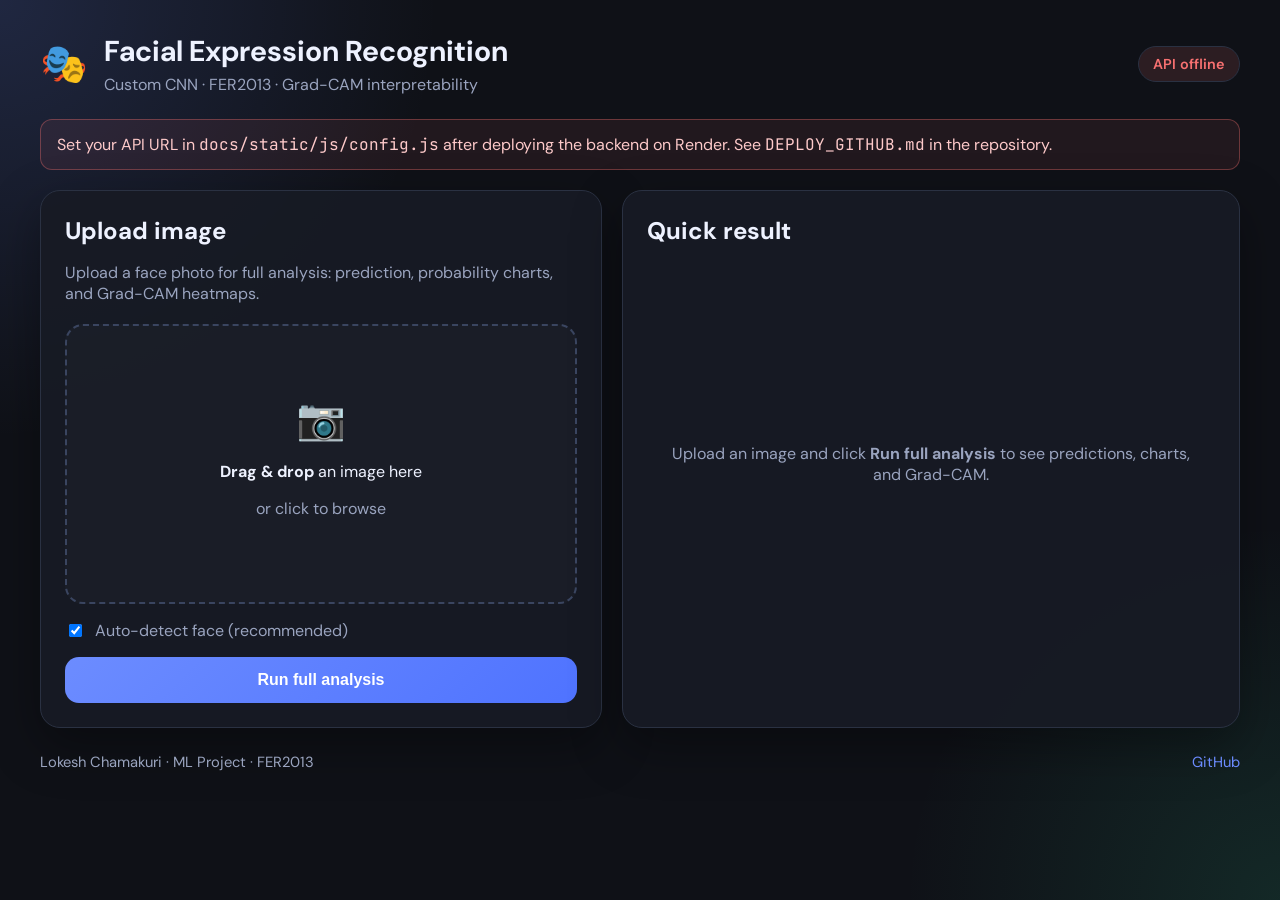
==== docs/index.html @ 6f18760c "Add facial expression recognition web interface and deployment." ====
<!DOCTYPE html>
<html lang="en">
<head>
  <meta charset="UTF-8">
  <meta name="viewport" content="width=device-width, initial-scale=1.0">
  <title>Facial Expression Recognition</title>
  <link rel="preconnect" href="https://fonts.googleapis.com">
  <link rel="preconnect" href="https://fonts.gstatic.com" crossorigin>
  <link href="https://fonts.googleapis.com/css2?family=DM+Sans:ital,opsz,wght@0,9..40,400;0,9..40,500;0,9..40,600;0,9..40,700&family=JetBrains+Mono:wght@400;500&display=swap" rel="stylesheet">
  <link rel="stylesheet" href="static/css/style.css">
</head>
<body>
  <div class="page">
    <header class="header">
      <div class="brand">
        <span class="brand-icon">🎭</span>
        <div>
          <h1>Facial Expression Recognition</h1>
          <p>Custom CNN · FER2013 · Grad-CAM interpretability</p>
        </div>
      </div>
      <div id="statusPill" class="status-pill">Checking API…</div>
    </header>

    <section id="apiAlert" class="alert hidden">
      Set your API URL in <code>docs/static/js/config.js</code> after deploying the backend on Render.
      See <code>DEPLOY_GITHUB.md</code> in the repository.
    </section>

    <main class="layout">
      <section class="panel upload-panel">
        <h2>Upload image</h2>
        <p class="hint">Upload a face photo for full analysis: prediction, probability charts, and Grad-CAM heatmaps.</p>

        <div id="dropzone" class="dropzone" tabindex="0">
          <input id="fileInput" type="file" accept="image/*" hidden>
          <div class="dropzone-content">
            <div class="dropzone-icon">📷</div>
            <p><strong>Drag & drop</strong> an image here</p>
            <p class="muted">or click to browse</p>
          </div>
          <img id="previewImage" class="preview-image hidden" alt="Uploaded preview">
        </div>

        <label class="checkbox-row">
          <input id="faceDetection" type="checkbox" checked>
          Auto-detect face (recommended)
        </label>

        <button id="predictBtn" class="btn primary">Run full analysis</button>
        <p id="errorMsg" class="error hidden"></p>
      </section>

      <section class="panel results-panel">
        <h2>Quick result</h2>
        <div id="emptyState" class="empty-state">
          <p>Upload an image and click <strong>Run full analysis</strong> to see predictions, charts, and Grad-CAM.</p>
        </div>

        <div id="resultsContent" class="results-content hidden">
          <div class="prediction-card">
            <div id="predictionEmoji" class="prediction-emoji">😐</div>
            <div>
              <p class="label">Predicted emotion</p>
              <h3 id="predictionText">Neutral</h3>
              <p id="confidenceText" class="confidence">0% confidence</p>
            </div>
            <div id="certaintyBadge" class="certainty-badge">—</div>
          </div>

          <p id="faceNotice" class="face-notice hidden"></p>
          <p id="interpretationText" class="interpretation"></p>

          <div class="metrics-grid" id="metricsGrid"></div>

          <div class="scores">
            <h3>Live probability bars</h3>
            <div id="scoreBars" class="score-bars"></div>
          </div>
        </div>
      </section>
    </main>

    <section id="analysisSection" class="analysis-section hidden">
      <div class="section-header">
        <h2>Detailed analysis</h2>
        <p>Model interpretability and probability visualizations</p>
      </div>

      <div class="panel chart-panel">
        <h3>Grad-CAM — where the model looks</h3>
        <p class="hint">Red/yellow regions had the strongest influence on the predicted emotion.</p>
        <img id="gradcamPanel" class="chart-image wide" alt="Grad-CAM analysis panel">
      </div>

      <div class="chart-grid">
        <div class="panel chart-panel">
          <h3>Probability distribution</h3>
          <img id="probabilityChart" class="chart-image" alt="Probability bar chart">
        </div>
        <div class="panel chart-panel">
          <h3>Emotion radar profile</h3>
          <img id="radarChart" class="chart-image" alt="Radar chart">
        </div>
        <div class="panel chart-panel">
          <h3>Top emotion share</h3>
          <img id="donutChart" class="chart-image" alt="Donut chart">
        </div>
        <div class="panel chart-panel">
          <h3>Confidence gauge</h3>
          <img id="confidenceGauge" class="chart-image" alt="Confidence gauge">
        </div>
      </div>

      <div class="panel chart-panel">
        <h3>Visual pipeline</h3>
        <div class="pipeline-grid">
          <figure>
            <img id="annotatedImage" alt="Annotated upload">
            <figcaption>Detected face</figcaption>
          </figure>
          <figure>
            <img id="preprocessedImage" alt="Preprocessed input">
            <figcaption>Model input (48×48)</figcaption>
          </figure>
          <figure>
            <img id="heatmapImage" alt="Raw heatmap">
            <figcaption>Grad-CAM heatmap</figcaption>
          </figure>
          <figure>
            <img id="gradcamImage" alt="Grad-CAM overlay">
            <figcaption>Overlay on face</figcaption>
          </figure>
        </div>
      </div>

      <div class="panel chart-panel">
        <h3>Top 3 predictions</h3>
        <div id="top3Cards" class="top3-grid"></div>
      </div>
    </section>

    <footer class="footer">
      <span>Lokesh Chamakuri · ML Project · FER2013</span>
      <a href="https://github.com/Lokesh-UE/Phase-III" target="_blank" rel="noopener">GitHub</a>
    </footer>
  </div>

  <div id="loadingOverlay" class="loading-overlay hidden">
    <div class="spinner"></div>
    <p>Running analysis — prediction, charts & Grad-CAM…</p>
  </div>

  <script src="static/js/config.js"></script>
  <script src="static/js/app.js"></script>
</body>
</html>
---- docs/static/css/style.css ----
:root {
  --bg: #0f1117;
  --panel: #171b24;
  --panel-border: #2a3142;
  --text: #eef2ff;
  --muted: #9aa4bf;
  --accent: #6c8cff;
  --accent-strong: #4f73ff;
  --success: #34d399;
  --danger: #f87171;
  --shadow: 0 18px 50px rgba(0, 0, 0, 0.35);
}

* {
  box-sizing: border-box;
}

body {
  margin: 0;
  min-height: 100vh;
  font-family: "DM Sans", system-ui, sans-serif;
  color: var(--text);
  background:
    radial-gradient(circle at top left, rgba(108, 140, 255, 0.18), transparent 28%),
    radial-gradient(circle at bottom right, rgba(52, 211, 153, 0.12), transparent 24%),
    var(--bg);
}

.page {
  max-width: 1240px;
  margin: 0 auto;
  padding: 32px 20px 48px;
}

.header {
  display: flex;
  justify-content: space-between;
  align-items: center;
  gap: 16px;
  margin-bottom: 24px;
}

.brand {
  display: flex;
  align-items: center;
  gap: 16px;
}

.brand-icon {
  font-size: 2.4rem;
}

.header h1 {
  margin: 0 0 4px;
  font-size: 1.8rem;
}

.header p {
  margin: 0;
  color: var(--muted);
}

.status-pill {
  padding: 8px 14px;
  border-radius: 999px;
  font-size: 0.9rem;
  font-weight: 600;
  border: 1px solid var(--panel-border);
}

.status-pill.ready {
  color: var(--success);
  background: rgba(52, 211, 153, 0.12);
}

.status-pill.missing {
  color: var(--danger);
  background: rgba(248, 113, 113, 0.12);
}

.alert {
  margin-bottom: 20px;
  padding: 14px 16px;
  border-radius: 12px;
  border: 1px solid rgba(248, 113, 113, 0.35);
  background: rgba(248, 113, 113, 0.08);
  color: #fecaca;
}

.alert code {
  font-family: "JetBrains Mono", monospace;
}

.layout {
  display: grid;
  grid-template-columns: 1fr 1.1fr;
  gap: 20px;
}

.panel {
  background: rgba(23, 27, 36, 0.92);
  border: 1px solid var(--panel-border);
  border-radius: 20px;
  padding: 24px;
  box-shadow: var(--shadow);
}

.panel h2 {
  margin: 0 0 8px;
}

.hint,
.muted {
  color: var(--muted);
}

.dropzone {
  margin: 20px 0 16px;
  min-height: 280px;
  border: 2px dashed #3a4560;
  border-radius: 18px;
  background: rgba(255, 255, 255, 0.02);
  display: grid;
  place-items: center;
  cursor: pointer;
  transition: border-color 0.2s ease, transform 0.2s ease;
  position: relative;
  overflow: hidden;
}

.dropzone:hover,
.dropzone:focus,
.dropzone.dragover {
  border-color: var(--accent);
  transform: translateY(-1px);
}

.dropzone-content {
  text-align: center;
  padding: 24px;
}

.dropzone-icon {
  font-size: 2.5rem;
  margin-bottom: 8px;
}

.preview-image {
  width: 100%;
  height: 100%;
  object-fit: contain;
  position: absolute;
  inset: 0;
  background: #0b0d12;
}

.checkbox-row {
  display: flex;
  align-items: center;
  gap: 10px;
  margin-bottom: 16px;
  color: var(--muted);
}

.btn {
  width: 100%;
  border: none;
  border-radius: 14px;
  padding: 14px 18px;
  font-size: 1rem;
  font-weight: 700;
  cursor: pointer;
}

.btn.primary {
  color: white;
  background: linear-gradient(135deg, var(--accent), var(--accent-strong));
}

.btn.primary:disabled {
  opacity: 0.5;
  cursor: not-allowed;
}

.error {
  margin-top: 12px;
  color: #fecaca;
}

.empty-state {
  min-height: 420px;
  display: grid;
  place-items: center;
  text-align: center;
  color: var(--muted);
  padding: 24px;
}

.prediction-card {
  display: flex;
  align-items: center;
  gap: 18px;
  padding: 18px;
  border-radius: 16px;
  background: linear-gradient(135deg, rgba(108, 140, 255, 0.16), rgba(52, 211, 153, 0.08));
  border: 1px solid rgba(108, 140, 255, 0.25);
  margin-bottom: 18px;
  position: relative;
}

.certainty-badge {
  margin-left: auto;
  padding: 8px 12px;
  border-radius: 999px;
  font-size: 0.82rem;
  font-weight: 700;
  border: 1px solid var(--panel-border);
}

.certainty-badge.high {
  color: var(--success);
  background: rgba(52, 211, 153, 0.14);
}

.certainty-badge.medium {
  color: #fbbf24;
  background: rgba(251, 191, 36, 0.14);
}

.certainty-badge.low {
  color: var(--danger);
  background: rgba(248, 113, 113, 0.14);
}

.interpretation {
  margin: 0 0 16px;
  color: var(--muted);
  line-height: 1.5;
  font-size: 0.95rem;
}

.metrics-grid {
  display: grid;
  grid-template-columns: repeat(2, 1fr);
  gap: 10px;
  margin-bottom: 18px;
}

.metric-card {
  padding: 12px 14px;
  border-radius: 12px;
  background: rgba(255, 255, 255, 0.03);
  border: 1px solid var(--panel-border);
  display: flex;
  flex-direction: column;
  gap: 4px;
}

.metric-card span {
  color: var(--muted);
  font-size: 0.82rem;
}

.metric-card strong {
  font-family: "JetBrains Mono", monospace;
  font-size: 0.95rem;
}

.analysis-section {
  margin-top: 24px;
}

.section-header {
  margin-bottom: 16px;
}

.section-header h2 {
  margin: 0 0 4px;
}

.section-header p {
  margin: 0;
  color: var(--muted);
}

.chart-panel {
  margin-bottom: 18px;
}

.chart-panel h3 {
  margin: 0 0 6px;
  font-size: 1.05rem;
}

.chart-grid {
  display: grid;
  grid-template-columns: repeat(2, 1fr);
  gap: 18px;
  margin-bottom: 18px;
}

.chart-image {
  width: 100%;
  border-radius: 14px;
  border: 1px solid var(--panel-border);
  background: #0b0d12;
  margin-top: 12px;
}

.chart-image.wide {
  display: block;
}

.pipeline-grid {
  display: grid;
  grid-template-columns: repeat(4, 1fr);
  gap: 14px;
  margin-top: 12px;
}

.pipeline-grid figure {
  margin: 0;
}

.pipeline-grid img {
  width: 100%;
  aspect-ratio: 1;
  object-fit: cover;
  border-radius: 14px;
  border: 1px solid var(--panel-border);
  background: #0b0d12;
}

.pipeline-grid figcaption {
  margin-top: 8px;
  color: var(--muted);
  font-size: 0.82rem;
  text-align: center;
}

.top3-grid {
  display: grid;
  grid-template-columns: repeat(3, 1fr);
  gap: 12px;
  margin-top: 12px;
}

.top3-card {
  padding: 16px;
  border-radius: 14px;
  background: rgba(255, 255, 255, 0.03);
  border: 1px solid var(--panel-border);
  display: flex;
  flex-direction: column;
  gap: 4px;
}

.top3-card .rank {
  color: var(--accent);
  font-size: 0.8rem;
  font-weight: 700;
}

.top3-card strong {
  font-size: 1.1rem;
}

.top3-percent {
  font-family: "JetBrains Mono", monospace;
  color: var(--success);
  font-size: 0.95rem;
}

.chart-panel.chart-missing p.hint::after {
  content: " (charts unavailable — restart frontend server)";
  color: #fbbf24;
}

.prediction-emoji {
  font-size: 3rem;
}

.label {
  margin: 0 0 4px;
  color: var(--muted);
  font-size: 0.9rem;
}

.prediction-card h3 {
  margin: 0;
  font-size: 1.8rem;
}

.confidence {
  margin: 6px 0 0;
  color: var(--success);
  font-weight: 600;
}

.face-notice {
  margin: 0 0 16px;
  padding: 10px 12px;
  border-radius: 10px;
  background: rgba(251, 191, 36, 0.12);
  color: #fde68a;
  font-size: 0.92rem;
}

.image-grid {
  display: grid;
  grid-template-columns: repeat(auto-fit, minmax(160px, 1fr));
  gap: 14px;
  margin-bottom: 20px;
}

.image-grid figure {
  margin: 0;
}

.image-grid img {
  width: 100%;
  aspect-ratio: 1;
  object-fit: cover;
  border-radius: 14px;
  border: 1px solid var(--panel-border);
  background: #0b0d12;
}

.image-grid figcaption {
  margin-top: 8px;
  color: var(--muted);
  font-size: 0.85rem;
  text-align: center;
}

.scores h3 {
  margin: 0 0 12px;
  font-size: 1rem;
}

.score-row {
  display: grid;
  grid-template-columns: 110px 1fr 56px;
  align-items: center;
  gap: 10px;
  margin-bottom: 10px;
}

.score-label {
  font-size: 0.92rem;
}

.score-track {
  height: 10px;
  border-radius: 999px;
  background: rgba(255, 255, 255, 0.08);
  overflow: hidden;
}

.score-fill {
  height: 100%;
  border-radius: 999px;
  background: linear-gradient(90deg, var(--accent), #7dd3fc);
}

.score-fill.top {
  background: linear-gradient(90deg, var(--success), #86efac);
}

.score-value {
  font-family: "JetBrains Mono", monospace;
  font-size: 0.82rem;
  color: var(--muted);
  text-align: right;
}

.footer {
  margin-top: 24px;
  display: flex;
  justify-content: space-between;
  gap: 12px;
  color: var(--muted);
  font-size: 0.92rem;
}

.footer a {
  color: var(--accent);
  text-decoration: none;
}

.loading-overlay {
  position: fixed;
  inset: 0;
  background: rgba(8, 10, 15, 0.72);
  display: grid;
  place-items: center;
  z-index: 20;
}

.spinner {
  width: 48px;
  height: 48px;
  border-radius: 50%;
  border: 4px solid rgba(255, 255, 255, 0.15);
  border-top-color: var(--accent);
  animation: spin 0.8s linear infinite;
  margin-bottom: 12px;
}

.loading-overlay p {
  margin: 0;
  color: var(--text);
}

.hidden {
  display: none !important;
}

@keyframes spin {
  to {
    transform: rotate(360deg);
  }
}

@media (max-width: 900px) {
  .layout,
  .chart-grid,
  .pipeline-grid,
  .top3-grid {
    grid-template-columns: 1fr;
  }

  .metrics-grid {
    grid-template-columns: 1fr 1fr;
  }

  .header {
    flex-direction: column;
    align-items: flex-start;
  }

  .certainty-badge {
    margin-left: 0;
    margin-top: 8px;
  }

  .prediction-card {
    flex-wrap: wrap;
  }
}
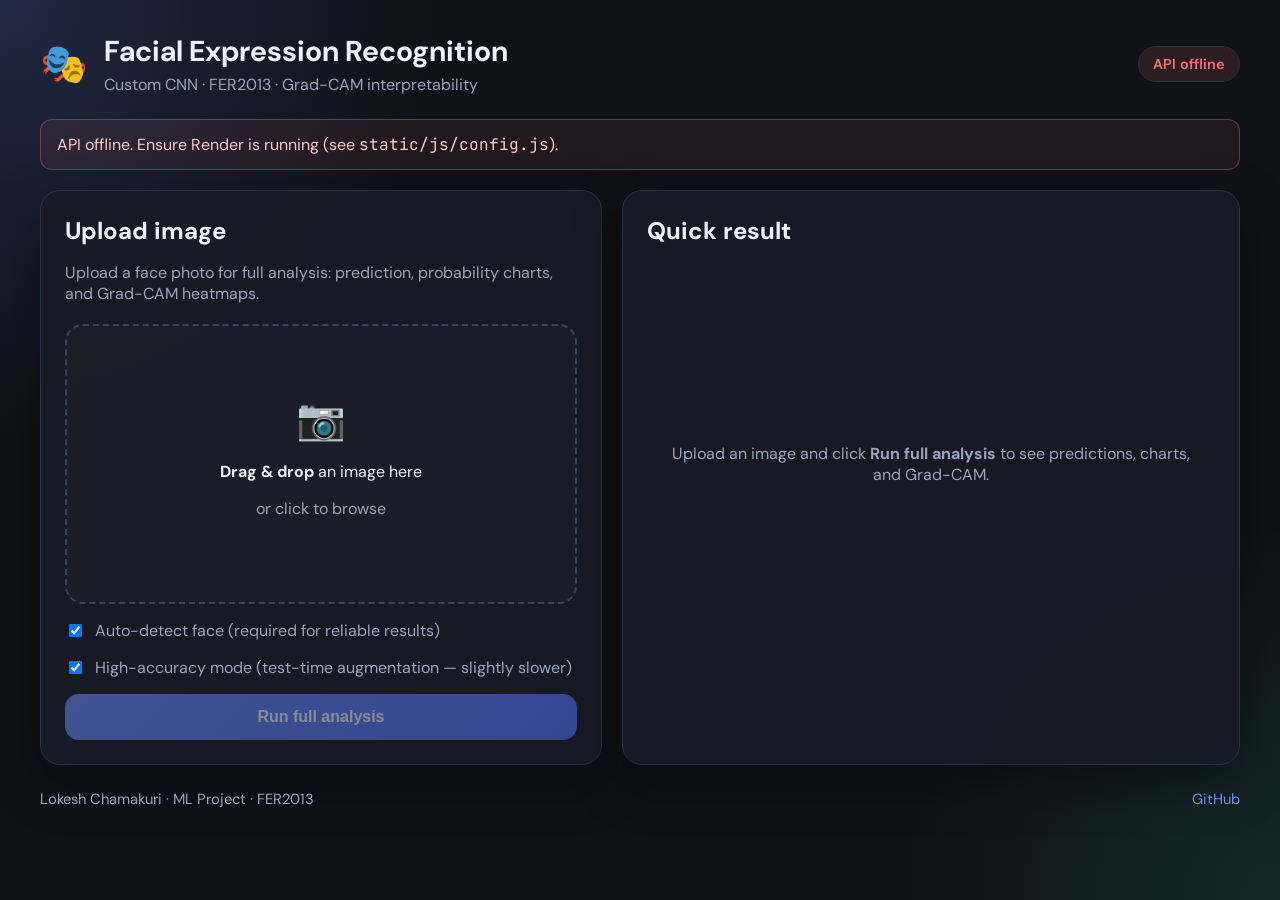
==== commit 6731db4d: "Add reliability gating, high-accuracy mode, and PDF report download." ====
--- a/docs/index.html
+++ b/docs/index.html
@@ -13,18 +13,17 @@
   <div class="page">
     <header class="header">
       <div class="brand">
-        <span class="brand-icon">🎭</span>
+        <span class="brand-icon">&#127917;</span>
         <div>
           <h1>Facial Expression Recognition</h1>
-          <p>Custom CNN · FER2013 · Grad-CAM interpretability</p>
+          <p>Custom CNN &middot; FER2013 &middot; Grad-CAM interpretability</p>
         </div>
       </div>
-      <div id="statusPill" class="status-pill">Checking API…</div>
+      <div id="statusPill" class="status-pill">Checking API...</div>
     </header>
 
     <section id="apiAlert" class="alert hidden">
-      Set your API URL in <code>docs/static/js/config.js</code> after deploying the backend on Render.
-      See <code>DEPLOY_GITHUB.md</code> in the repository.
+      API offline. Ensure Render is running (see <code>static/js/config.js</code>).
     </section>
 
     <main class="layout">
@@ -35,8 +34,8 @@
         <div id="dropzone" class="dropzone" tabindex="0">
           <input id="fileInput" type="file" accept="image/*" hidden>
           <div class="dropzone-content">
-            <div class="dropzone-icon">📷</div>
-            <p><strong>Drag & drop</strong> an image here</p>
+            <div class="dropzone-icon">&#128247;</div>
+            <p><strong>Drag &amp; drop</strong> an image here</p>
             <p class="muted">or click to browse</p>
           </div>
           <img id="previewImage" class="preview-image hidden" alt="Uploaded preview">
@@ -44,10 +43,21 @@
 
         <label class="checkbox-row">
           <input id="faceDetection" type="checkbox" checked>
-          Auto-detect face (recommended)
+          Auto-detect face (required for reliable results)
         </label>
 
-        <button id="predictBtn" class="btn primary">Run full analysis</button>
+        <label class="checkbox-row">
+          <input id="accuracyMode" type="checkbox" checked>
+          High-accuracy mode (test-time augmentation &mdash; slightly slower)
+        </label>
+
+        <button id="predictBtn" class="btn primary" disabled>
+          Run full analysis
+        </button>
+        <button id="downloadPdfBtn" class="btn secondary hidden" type="button">
+          Download PDF report
+        </button>
+        <p id="timingText" class="muted hidden"></p>
         <p id="errorMsg" class="error hidden"></p>
       </section>
 
@@ -59,16 +69,17 @@
 
         <div id="resultsContent" class="results-content hidden">
           <div class="prediction-card">
-            <div id="predictionEmoji" class="prediction-emoji">😐</div>
+            <div id="predictionEmoji" class="prediction-emoji">&#128528;</div>
             <div>
               <p class="label">Predicted emotion</p>
               <h3 id="predictionText">Neutral</h3>
               <p id="confidenceText" class="confidence">0% confidence</p>
             </div>
-            <div id="certaintyBadge" class="certainty-badge">—</div>
+            <div id="certaintyBadge" class="certainty-badge">&mdash;</div>
           </div>
 
           <p id="faceNotice" class="face-notice hidden"></p>
+          <p id="reliabilityBanner" class="reliability-banner hidden"></p>
           <p id="interpretationText" class="interpretation"></p>
 
           <div class="metrics-grid" id="metricsGrid"></div>
@@ -88,8 +99,8 @@
       </div>
 
       <div class="panel chart-panel">
-        <h3>Grad-CAM — where the model looks</h3>
-        <p class="hint">Red/yellow regions had the strongest influence on the predicted emotion.</p>
+        <h3>Grad-CAM &mdash; where the model looks</h3>
+        <p class="hint">Red/yellow regions had the strongest influence on the predicted emotion. The model typically focuses on eyes, brows, and mouth.</p>
         <img id="gradcamPanel" class="chart-image wide" alt="Grad-CAM analysis panel">
       </div>
 
@@ -121,7 +132,7 @@
           </figure>
           <figure>
             <img id="preprocessedImage" alt="Preprocessed input">
-            <figcaption>Model input (48×48)</figcaption>
+            <figcaption>Model input (48&times;48)</figcaption>
           </figure>
           <figure>
             <img id="heatmapImage" alt="Raw heatmap">
@@ -141,14 +152,14 @@
     </section>
 
     <footer class="footer">
-      <span>Lokesh Chamakuri · ML Project · FER2013</span>
+      <span>Lokesh Chamakuri &middot; ML Project &middot; FER2013</span>
       <a href="https://github.com/Lokesh-UE/Phase-III" target="_blank" rel="noopener">GitHub</a>
     </footer>
   </div>
 
   <div id="loadingOverlay" class="loading-overlay hidden">
     <div class="spinner"></div>
-    <p>Running analysis — prediction, charts & Grad-CAM…</p>
+    <p>Running analysis &mdash; prediction, charts &amp; Grad-CAM&hellip;</p>
   </div>
 
   <script src="static/js/config.js"></script>
--- a/docs/static/css/style.css
+++ b/docs/static/css/style.css
@@ -182,6 +182,37 @@
   cursor: not-allowed;
 }
 
+.btn.secondary {
+  margin-top: 10px;
+  color: var(--text);
+  background: rgba(255, 255, 255, 0.06);
+  border: 1px solid var(--panel-border);
+}
+
+.btn.secondary:hover {
+  border-color: var(--accent);
+}
+
+.reliability-banner {
+  margin: 0 0 14px;
+  padding: 12px 14px;
+  border-radius: 12px;
+  font-size: 0.92rem;
+  line-height: 1.45;
+}
+
+.reliability-banner.reliable {
+  background: rgba(52, 211, 153, 0.12);
+  border: 1px solid rgba(52, 211, 153, 0.35);
+  color: #bbf7d0;
+}
+
+.reliability-banner.unreliable {
+  background: rgba(251, 191, 36, 0.12);
+  border: 1px solid rgba(251, 191, 36, 0.35);
+  color: #fde68a;
+}
+
 .error {
   margin-top: 12px;
   color: #fecaca;
